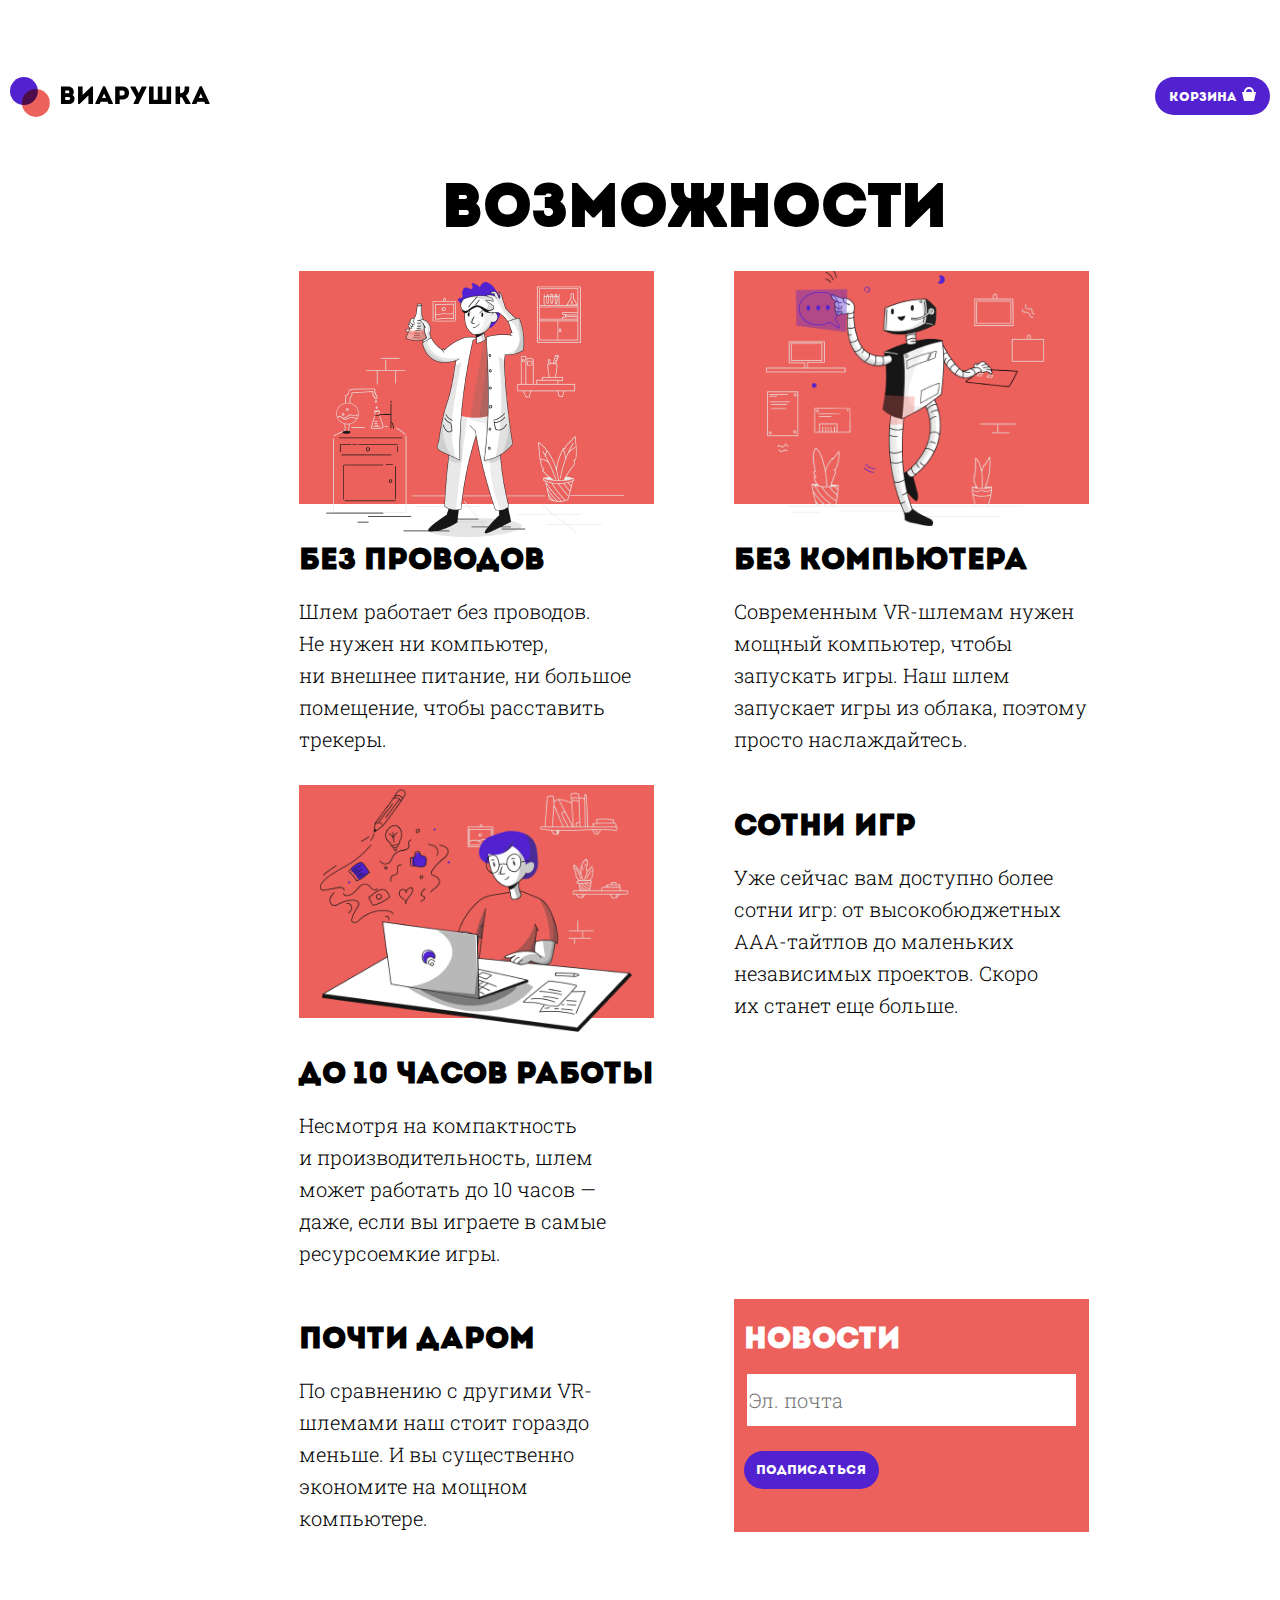
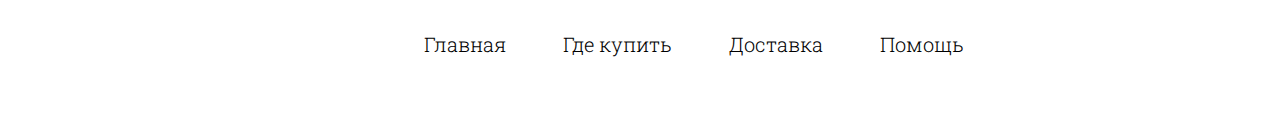
==== assets/pages/benefits.html @ 770559cd "feat: implement benefits page" ====
<!DOCTYPE html>
<html lang="en">
  <head>
    <meta charset="UTF-8" />
    <meta name="viewport" content="width=device-width, initial-scale=1.0" />
    <title>Benefits</title>
    <link rel="stylesheet" href="../styles/normalize.css" />
    <link rel="stylesheet" href="../styles/style.css" />
  </head>
  <body>
    <div class="page">
      <header class="header">
        <img class="header__logo" src="../icons/logo.svg" alt="logo" />

        <button class="button">
          Корзина
          <img src="../icons/basket.svg" alt="basket" />
        </button>
      </header>

      <main class="main">
        <section class="section-benefits">
          <h1 class="title title_center">Возможности</h1>

          <section class="section-benefits__container">
            <section class="card">
              <div class="card__background">
                <img
                  class="card__img card__img_directions_left-bottom"
                  src="../images/scientist.png"
                  alt="scientist"
                />
              </div>

              <h2 class="card__subtitle">Без проводов</h2>
              <p class="card__text">
                Шлем работает без проводов. Не нужен ни компьютер, ни внешнее
                питание, ни большое помещение, чтобы расставить трекеры.
              </p>
            </section>

            <section class="card">
              <div class="card__background">
                <img class="card__img" src="../images/robot.png" alt="robot" />
              </div>

              <h2 class="card__subtitle">Без компьютера</h2>
              <p class="card__text">
                Современным VR-шлемам нужен мощный компьютер, чтобы запускать
                игры. Наш шлем запускает игры из облака, поэтому просто
                наслаждайтесь.
              </p>
            </section>

            <section class="card">
              <div class="card__background">
                <img class="card__img" src="../images/user.png" alt="user" />
              </div>

              <h2 class="card__subtitle">До 10 часов работы</h2>
              <p class="card__text">
                Несмотря на компактность и производительность, шлем может
                работать до 10 часов — даже, если вы играете в самые
                ресурсоемкие игры.
              </p>
            </section>

            <section class="card">
              <h2 class="card__subtitle">Сотни игр</h2>
              <p class="card__text">
                Уже сейчас вам доступно более сотни игр: от высокобюджетных
                ААА-тайтлов до маленьких независимых проектов. Скоро их станет
                еще больше.
              </p>
            </section>

            <section class="card">
              <h2 class="card__subtitle">Почти даром</h2>
              <p class="card__text">
                По сравнению с другими VR-шлемами наш стоит гораздо меньше. И вы
                существенно экономите на мощном компьютере.
              </p>
            </section>

            <section class="card">
              <div class="card__background">
                <h2 class="card__subtitle card__subtitle_white">Новости</h2>

                <form class="card__form" action="benefits.html">
                  <label class="card__label" for="email">
                    Введите электронную почту:
                  </label>

                  <input
                    class="card__contact"
                    id="email"
                    type="email"
                    name="email"
                    placeholder="Эл. почта"
                  />

                  <button class="button button_medium">Подписаться</button>
                </form>
              </div>
            </section>
          </section>

          <nav class="section-benefits__nav">
            <ul class="list list__link_black">
              <li>
                <a
                  class="list__link list__link_black list__link_white"
                  href="../../index.html"
                  >Главная</a
                >
              </li>

              <li>
                <a class="list__link list__link_black list__link_white" href="#"
                  >Где купить</a
                >
              </li>

              <li>
                <a class="list__link list__link_black list__link_white" href="#"
                  >Доставка</a
                >
              </li>

              <li>
                <a class="list__link list__link_black list__link_white" href="#"
                  >Помощь</a
                >
              </li>
            </ul>
          </nav>
        </section>
      </main>
    </div>
  </body>
</html>
---- assets/styles/style.css ----
@font-face {
  src: url(../fonts/intro-demo-black-caps.woff2);
  font-family: "Intro";
  font-weight: 400;
}

@font-face {
  src: url(../fonts/roboto-slab-light.woff2);
  font-family: "Roboto Slab";
  font-weight: 300;
}

html {
  font-size: 62.5%;
}

html,
body {
  height: 100%;
}

/* ======================MAIN PAGE============================== */
.page {
  max-width: 1440px;
  min-width: 320px;
  margin: auto;
  padding: 6% 0 3%;

  font-family: "Roboto Slab";
  font-size: 2rem;
  font-weight: 300;
  line-height: 160%;
  color: #000;
}

.header {
  display: flex;
  justify-content: space-between;
  max-width: 1290px;
  margin: auto;
  padding: 0 10px;
}

.header__logo {
  width: 200px;
  height: 40px;
}

.button {
  width: 115px;
  height: 38px;

  font-family: "Intro";
  font-size: 1.3rem;
  line-height: normal;
  color: #fff;

  border: none;
  border-radius: 100px;
  background-color: #5222d0;

  cursor: pointer;
}

.main {
  padding-left: 8.5%;
}

.section-introduse {
  display: flex;
  justify-content: space-between;
  width: 100%;
}

.section-introduse__container {
  display: grid;
  grid-template-rows: repeat(3, min-content) 150px min-content;
  max-width: 540px;
  padding-top: 5%;
}

.title {
  margin: 0;

  font-family: "Intro";
  font-size: 6rem;
  line-height: 120%;
  color: #000;
}

.button_big {
  width: 270px;
  height: 84px;

  font-size: 3.5rem;
}

.section-introduse__nav {
  grid-row: 5;
}

.list {
  display: flex;
  justify-content: space-between;
  margin: 0;
  padding: 15px 0;

  list-style: none;
}

.list__link {
  color: #5222d0;

  text-decoration: none;
}

.section-introduse__wrapper {
  display: flex;
  width: 100%;
  height: 100%;
}

.section-introduse__img {
  width: 100%;
  height: 100%;
  object-fit: cover;
}

/* ======================END MAIN PAGE============================== */

/* =========================BENEFITS PAGE========================= */
.section-benefits {
  max-width: 1240px;
  padding-top: 5%;
}

.section-benefits__container {
  display: grid;
  grid-template-columns: repeat(auto-fit, minmax(310px, 365px));
  grid-template-rows: repeat(2, min-content);
  justify-content: center;
  column-gap: 70px;
  row-gap: 10px;
  padding: 2% 0 5%;
}

.card {
  display: flex;
  flex-direction: column;
  gap: 15px;
  padding: 0 5px;
}

.card__background {
  height: 233px;
  padding: 0 10px;
  background-color: #ec615b;
}

.card__img {
  max-width: 100%;
}

.card__img_directions_left-bottom {
  position: relative;
  top: 5%;
  left: 5%;
}

.card__subtitle {
  margin-bottom: 0;

  font-family: "Intro";
  font-size: 30px;
  line-height: 120%;
  color: #000;
}

.card__text {
  margin-top: 0;
}

.card__subtitle_white {
  color: #fff;
}

.card__form {
  display: flex;
  flex-direction: column;
  gap: 25px;
  padding-top: 15px;
}

.card__label {
  position: absolute;
  top: -100%;
  width: 0;
  height: 0;
}

.card__contact {
  width: 97%;
  height: 50px;
  align-self: center;

  border: none;
}

.button_medium {
  width: 135px;
  height: 38px;
}

.section-benefits__nav {
  max-width: 540px;
}

.list__link_black {
  color: #000;
}

/* =======================MEDIA QUARIES============================== */

@media screen and (max-width: 1349px) {
  .title_center {
    text-align: center;
  }

  .section-benefits__nav {
    margin: auto;
  }
}

@media screen and (max-width: 1149px) {
  .main {
    padding-left: 0;
  }

  .section-introduse {
    flex-direction: column-reverse;
    align-items: center;
  }

  .section-introduse__container {
    text-align: center;
  }

  .button_big {
    justify-self: center;
  }

  .section-introduse__img {
    max-width: 65%;
    margin: auto;
  }
}

@media screen and (max-width: 520px) {
  .html {
    font-size: 50%;
  }

  .page {
    padding-bottom: 0;
  }

  .header {
    flex-wrap: wrap;
    gap: 10px;
    justify-content: center;
    margin-bottom: 20px;
  }

  .title {
    font-size: 4rem;
  }

  .button_big {
    width: 170px;
    height: 65px;

    font-size: 2rem;
  }

  .button_big img {
    width: 25px;
  }

  .list {
    flex-direction: column;
    gap: 3px;

    text-transform: uppercase;

    background-color: #ec615b;
  }

  .list__link_white {
    color: white;
  }

  .section-benefits__nav {
    margin: auto;

    text-align: center;
  }
}

@media screen and (max-width: 360px) {
  .title {
    font-size: 3rem;
  }
}
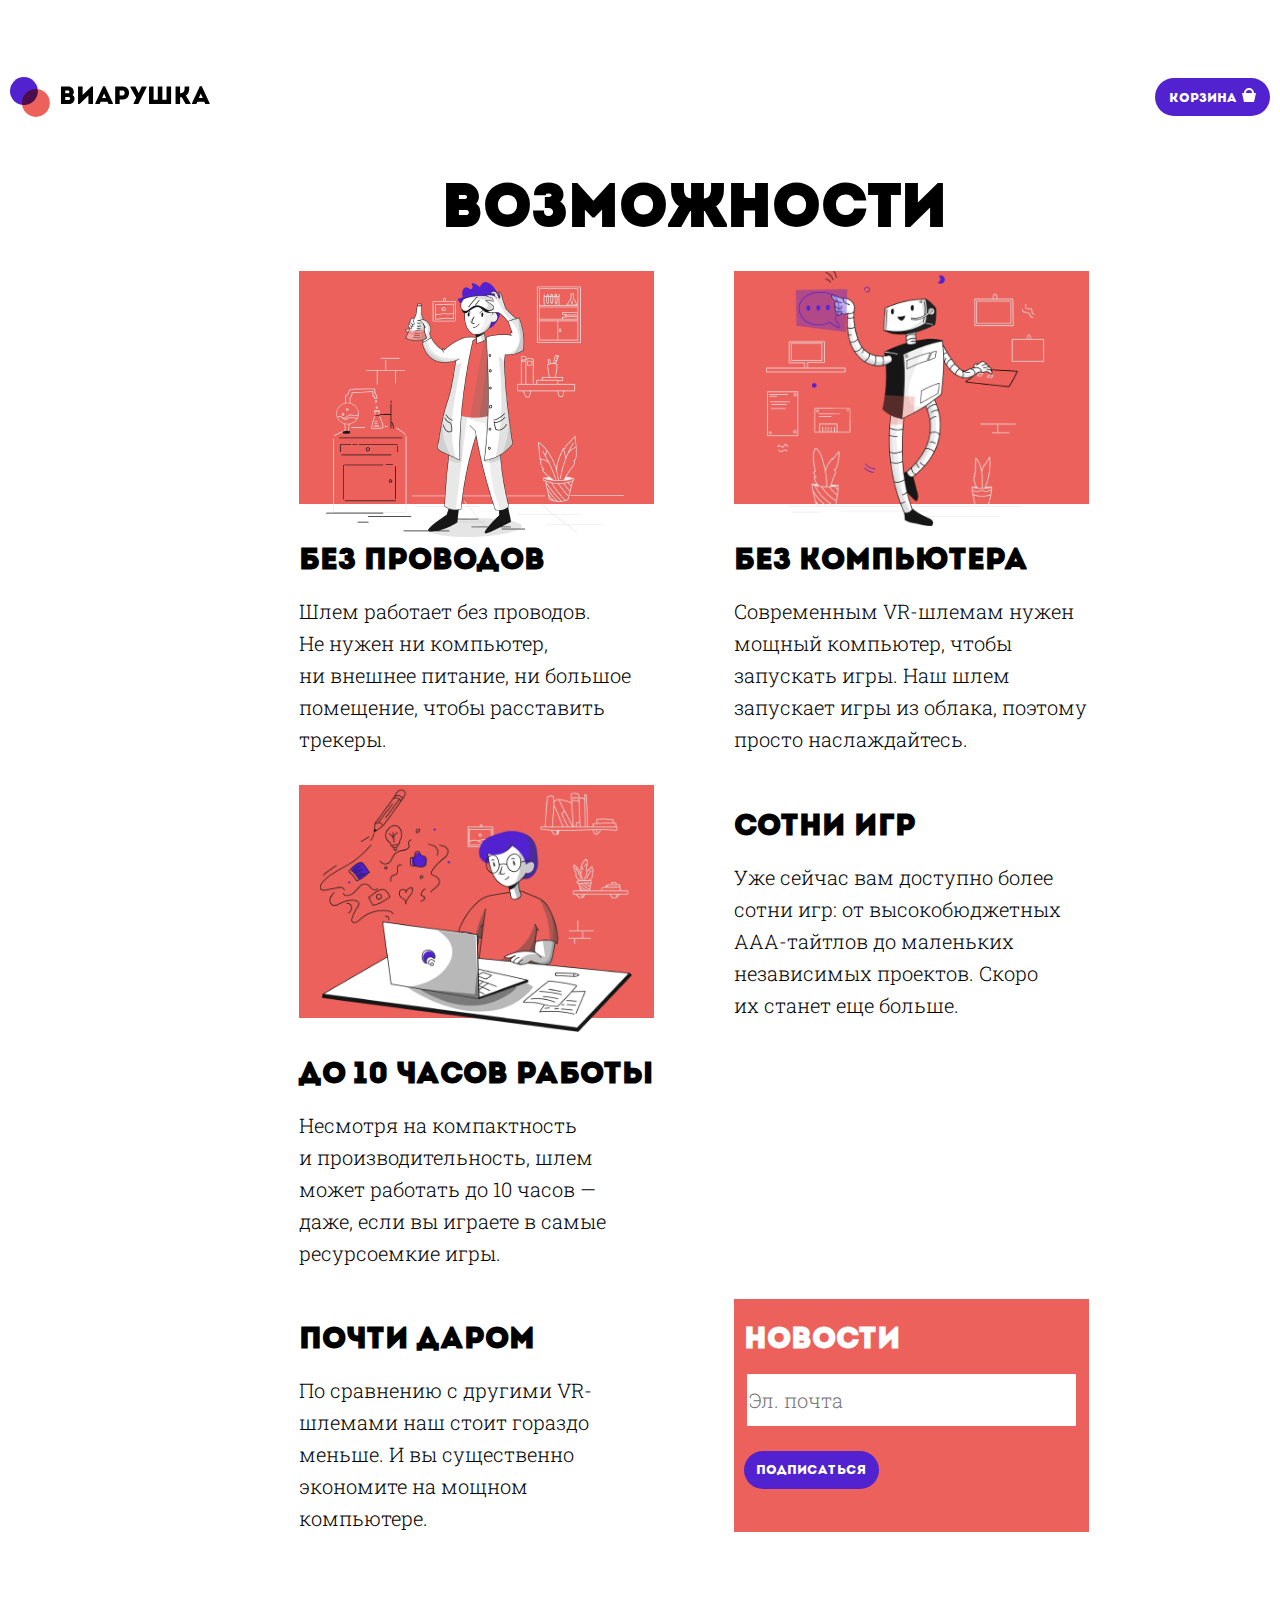
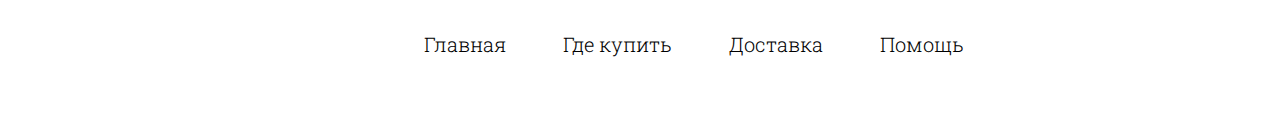
==== commit 9d68c2ea: "fix: delete redundant class" ====
--- a/assets/pages/benefits.html
+++ b/assets/pages/benefits.html
@@ -106,7 +106,7 @@
           </section>
 
           <nav class="section-benefits__nav">
-            <ul class="list list__link_black">
+            <ul class="list">
               <li>
                 <a
                   class="list__link list__link_black list__link_white"
--- a/assets/styles/style.css
+++ b/assets/styles/style.css
@@ -19,7 +19,6 @@
   height: 100%;
 }
 
-/* ======================MAIN PAGE============================== */
 .page {
   max-width: 1440px;
   min-width: 320px;
@@ -33,9 +32,12 @@
   color: #000;
 }
 
+/* =========================HEADER=============================== */
+
 .header {
   display: flex;
   justify-content: space-between;
+  align-items: center;
   max-width: 1290px;
   margin: auto;
   padding: 0 10px;
@@ -62,9 +64,13 @@
   cursor: pointer;
 }
 
+/* ==========================END HEADER============================ */
+
 .main {
   padding-left: 8.5%;
 }
+
+/* ==========================SECTION INTRODUCE===================== */
 
 .section-introduse {
   display: flex;
@@ -126,9 +132,9 @@
   object-fit: cover;
 }
 
-/* ======================END MAIN PAGE============================== */
-
-/* =========================BENEFITS PAGE========================= */
+/* ========================END SECTION INTRODUCE=================== */
+
+/* =========================SECTION BENEFITS========================= */
 .section-benefits {
   max-width: 1240px;
   padding-top: 5%;
@@ -219,6 +225,8 @@
   color: #000;
 }
 
+/* =======================END SECTION BENEFITS======================= */
+
 /* =======================MEDIA QUARIES============================== */
 
 @media screen and (max-width: 1349px) {
@@ -265,9 +273,6 @@
   }
 
   .header {
-    flex-wrap: wrap;
-    gap: 10px;
-    justify-content: center;
     margin-bottom: 20px;
   }
 
@@ -307,6 +312,10 @@
 }
 
 @media screen and (max-width: 360px) {
+  .header__logo {
+    width: 150px;
+  }
+
   .title {
     font-size: 3rem;
   }
